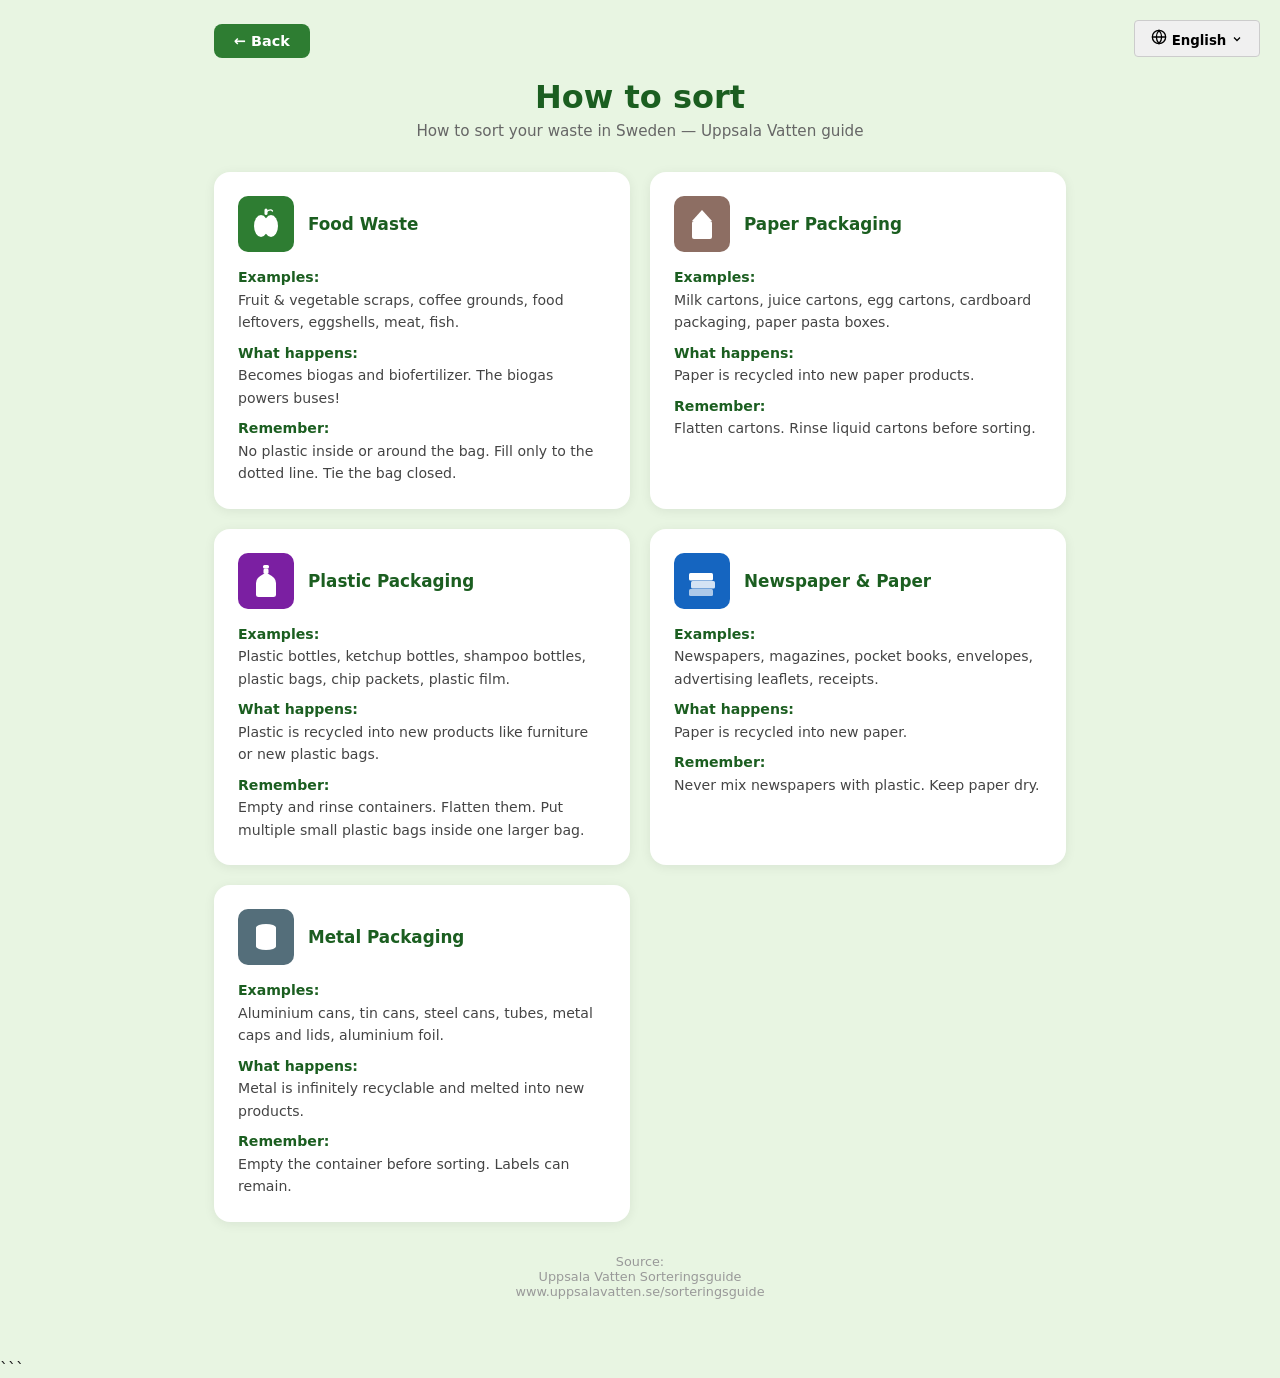
==== reference.html @ 8f107477 "Add files via upload" ====
<!DOCTYPE html>
<html lang="en">

<head>
  <meta charset="UTF-8">
  <meta name="viewport" content="width=device-width, initial-scale=1.0">
  <title>Recycling Reference – SortSmart</title>
  <link rel="stylesheet" href="css/style.css">
  
  <style>
    /* LANGUAGE TOGGLE STYLES */
    .lang-toggle-btn {
      position: absolute;
      top: 20px;
      right: 20px;
      padding: 8px 16px;
      background-color: #f0f0f0;
      border: 1px solid #ccc;
      border-radius: 4px;
      cursor: pointer;
      font-weight: bold;
      transition: background-color 0.2s;
    }
    
    .lang-toggle-btn:hover {
      background-color: #e0e0e0;
    }

    /* Default state (English visible, Swedish hidden) */
    .lang-sv { display: none; }
    .lang-en { display: initial; } /* 'initial' keeps inline text inline and block text block */

    /* Toggled state (Swedish visible, English hidden) */
    body.show-sv .lang-en { display: none; }
    body.show-sv .lang-sv { display: initial; }
  </style>
</head>

<body>

  <!-- <button class="lang-toggle-btn" id="langToggleBtn">🇸🇪 Byt till Svenska</button> -->

  <button class=" lang-toggle-btn" id="langToggleBtn" aria-label="Switch language">
          <svg width="16" height="16" viewBox="0 0 24 24" fill="none" stroke="currentColor" stroke-width="2">
            <circle cx="12" cy="12" r="10"/>
            <path d="M2 12h20M12 2a15.3 15.3 0 0 1 4 10 15.3 15.3 0 0 1-4 10 15.3 15.3 0 0 1-4-10 15.3 15.3 0 0 1 4-10z"/>
          </svg>
          English
          <svg width="12" height="12" viewBox="0 0 24 24" fill="none" stroke="currentColor" stroke-width="2.5">
            <polyline points="6 9 12 15 18 9"/>
          </svg>
        </button>

  <div class="ref-page-wrapper">

    <button class="ref-back-btn" onclick="window.location.href='index.html'">
      <span class="lang-en">← Back</span>
      <span class="lang-sv">← Tillbaka</span>
    </button>

    <h1 class="ref-title">
      <span class="lang-en">How to sort</span>
      <span class="lang-sv">Så här sorterar du</span>
    </h1>

    <p class="ref-sub">
      <span class="lang-en">How to sort your waste in Sweden — Uppsala Vatten guide</span>
      <span class="lang-sv">Så här sorterar du ditt avfall i Sverige — Uppsala Vattens guide</span>
    </p>

    <div class="ref-bin-cards">

      <div class="ref-bin-card">
        <div class="ref-bin-header">
          <div class="ref-bin-tile" style="background:#2e7d32">
            <svg viewBox="0 0 56 72" fill="white" xmlns="http://www.w3.org/2000/svg">
              <ellipse cx="18" cy="40" rx="14" ry="22" />
              <ellipse cx="38" cy="40" rx="14" ry="22" />
              <rect x="25" y="5" width="6" height="13" rx="3" />
              <path d="M28 12 Q37 5 41 10" stroke="white" stroke-width="2.5" fill="none" stroke-linecap="round" />
            </svg>
          </div>
          <div>
            <div class="ref-bin-name">
              <span class="lang-en">Food Waste</span>
              <span class="lang-sv">Matavfall</span>
            </div>
          </div>
        </div>

        <p>
          <strong>
            <span class="lang-en">Examples:</span>
            <span class="lang-sv">Exempel:</span>
          </strong><br>
          <span class="lang-en">Fruit & vegetable scraps, coffee grounds, food leftovers, eggshells, meat, fish.</span>
          <span class="lang-sv">Frukt- och grönsaksrester, kaffesump, matrester, äggskal, kött, fisk.</span>
        </p>

        <p>
          <strong>
            <span class="lang-en">What happens:</span>
            <span class="lang-sv">Vad händer:</span>
          </strong><br>
          <span class="lang-en">Becomes biogas and biofertilizer. The biogas powers buses!</span>
          <span class="lang-sv">Blir biogas och biogödsel. Biogasen driver bussar.</span>
        </p>

        <p>
          <strong>
            <span class="lang-en">Remember:</span>
            <span class="lang-sv">Kom ihåg:</span>
          </strong><br>
          <span class="lang-en">No plastic inside or around the bag. Fill only to the dotted line. Tie the bag closed.</span>
          <span class="lang-sv">Ingen plast i eller runt påsen. Fyll endast till den streckade linjen. Knyt påsen ordentligt.</span>
        </p>
      </div>

      <div class="ref-bin-card">
        <div class="ref-bin-header">
          <div class="ref-bin-tile" style="background:#8d6e63">
            <svg viewBox="0 0 56 72" fill="white" xmlns="http://www.w3.org/2000/svg">
              <polygon points="28,8 48,30 8,30" />
              <rect x="8" y="30" width="40" height="36" rx="4" />
            </svg>
          </div>
          <div>
            <div class="ref-bin-name">
              <span class="lang-en">Paper Packaging</span>
              <span class="lang-sv">Pappersförpackningar</span>
            </div>
          </div>
        </div>

        <p>
          <strong>
            <span class="lang-en">Examples:</span>
            <span class="lang-sv">Exempel:</span>
          </strong><br>
          <span class="lang-en">Milk cartons, juice cartons, egg cartons, cardboard packaging, paper pasta boxes.</span>
          <span class="lang-sv">Mjölkpaket, juiceförpackningar, äggkartonger, kartongförpackningar, pastakartonger.</span>
        </p>

        <p>
          <strong>
            <span class="lang-en">What happens:</span>
            <span class="lang-sv">Vad händer:</span>
          </strong><br>
          <span class="lang-en">Paper is recycled into new paper products.</span>
          <span class="lang-sv">Pappret återvinns till nya pappersprodukter.</span>
        </p>

        <p>
          <strong>
            <span class="lang-en">Remember:</span>
            <span class="lang-sv">Kom ihåg:</span>
          </strong><br>
          <span class="lang-en">Flatten cartons. Rinse liquid cartons before sorting.</span>
          <span class="lang-sv">Platta till förpackningarna. Skölj ur vätskekartonger innan sortering.</span>
        </p>
      </div>

      <div class="ref-bin-card">
        <div class="ref-bin-header">
          <div class="ref-bin-tile" style="background:#7b1fa2">
            <svg viewBox="0 0 56 72" fill="white" xmlns="http://www.w3.org/2000/svg">
              <rect x="22" y="4" width="12" height="7" rx="3" />
              <rect x="23" y="11" width="10" height="11" rx="3" />
              <path d="M23 22 Q8 29 8 40 L8 64 Q8 68 13 68 L43 68 Q48 68 48 64 L48 40 Q48 29 33 22 Z" />
            </svg>
          </div>
          <div>
            <div class="ref-bin-name">
              <span class="lang-en">Plastic Packaging</span>
              <span class="lang-sv">Plastförpackningar</span>
            </div>
          </div>
        </div>

        <p>
          <strong>
            <span class="lang-en">Examples:</span>
            <span class="lang-sv">Exempel:</span>
          </strong><br>
          <span class="lang-en">Plastic bottles, ketchup bottles, shampoo bottles, plastic bags, chip packets, plastic film.</span>
          <span class="lang-sv">Plastflaskor, ketchupflaskor, schampoflaskor, plastpåsar, chipspåsar, plastfilm.</span>
        </p>

        <p>
          <strong>
            <span class="lang-en">What happens:</span>
            <span class="lang-sv">Vad händer:</span>
          </strong><br>
          <span class="lang-en">Plastic is recycled into new products like furniture or new plastic bags.</span>
          <span class="lang-sv">Plasten återvinns till nya produkter som möbler eller nya plastpåsar.</span>
        </p>

        <p>
          <strong>
            <span class="lang-en">Remember:</span>
            <span class="lang-sv">Kom ihåg:</span>
          </strong><br>
          <span class="lang-en">Empty and rinse containers. Flatten them. Put multiple small plastic bags inside one larger bag.</span>
          <span class="lang-sv">Töm och skölj förpackningarna. Platta till dem. Lägg flera små plastpåsar i en större påse.</span>
        </p>
      </div>

      <div class="ref-bin-card">
        <div class="ref-bin-header">
          <div class="ref-bin-tile" style="background:#1565c0">
            <svg viewBox="0 0 60 72" fill="white" xmlns="http://www.w3.org/2000/svg">
              <rect x="4" y="52" width="48" height="14" rx="3" opacity="0.65" />
              <rect x="8" y="36" width="48" height="15" rx="3" opacity="0.82" />
              <rect x="4" y="20" width="48" height="15" rx="3" />
            </svg>
          </div>
          <div>
            <div class="ref-bin-name">
              <span class="lang-en">Newspaper & Paper</span>
              <span class="lang-sv">Tidningar & papper</span>
            </div>
          </div>
        </div>

        <p>
          <strong>
            <span class="lang-en">Examples:</span>
            <span class="lang-sv">Exempel:</span>
          </strong><br>
          <span class="lang-en">Newspapers, magazines, pocket books, envelopes, advertising leaflets, receipts.</span>
          <span class="lang-sv">Tidningar, tidskrifter, pocketböcker, kuvert, reklamblad, kvitton.</span>
        </p>

        <p>
          <strong>
            <span class="lang-en">What happens:</span>
            <span class="lang-sv">Vad händer:</span>
          </strong><br>
          <span class="lang-en">Paper is recycled into new paper.</span>
          <span class="lang-sv">Pappret återvinns till nytt papper.</span>
        </p>

        <p>
          <strong>
            <span class="lang-en">Remember:</span>
            <span class="lang-sv">Kom ihåg:</span>
          </strong><br>
          <span class="lang-en">Never mix newspapers with plastic. Keep paper dry.</span>
          <span class="lang-sv">Blanda aldrig tidningar med plast. Håll pappret torrt.</span>
        </p>
      </div>

      <div class="ref-bin-card">
        <div class="ref-bin-header">
          <div class="ref-bin-tile" style="background:#546e7a">
            <svg viewBox="0 0 56 72" fill="white" xmlns="http://www.w3.org/2000/svg">
              <ellipse cx="28" cy="17" rx="20" ry="7" />
              <rect x="8" y="17" width="40" height="38" />
              <ellipse cx="28" cy="55" rx="20" ry="7" />
            </svg>
          </div>
          <div>
            <div class="ref-bin-name">
              <span class="lang-en">Metal Packaging</span>
              <span class="lang-sv">Metallförpackningar</span>
            </div>
          </div>
        </div>

        <p>
          <strong>
            <span class="lang-en">Examples:</span>
            <span class="lang-sv">Exempel:</span>
          </strong><br>
          <span class="lang-en">Aluminium cans, tin cans, steel cans, tubes, metal caps and lids, aluminium foil.</span>
          <span class="lang-sv">Aluminiumburkar, konservburkar, stålburkar, tuber, metallock, aluminiumfolie.</span>
        </p>

        <p>
          <strong>
            <span class="lang-en">What happens:</span>
            <span class="lang-sv">Vad händer:</span>
          </strong><br>
          <span class="lang-en">Metal is infinitely recyclable and melted into new products.</span>
          <span class="lang-sv">Metall kan återvinnas hur många gånger som helst och smälts om till nya produkter.</span>
        </p>

        <p>
          <strong>
            <span class="lang-en">Remember:</span>
            <span class="lang-sv">Kom ihåg:</span>
          </strong><br>
          <span class="lang-en">Empty the container before sorting. Labels can remain.</span>
          <span class="lang-sv">Töm förpackningen innan sortering. Etiketter får sitta kvar.</span>
        </p>
      </div>

    </div>

    <p class="ref-source">
      <span class="lang-en">Source:</span>
      <span class="lang-sv">Källa:</span><br>
      Uppsala Vatten Sorteringsguide<br>
      www.uppsalavatten.se/sorteringsguide
    </p>

  </div>

  <script>
    const langBtn = document.getElementById('langToggleBtn');
    let currentLang = 'en';

    langBtn.addEventListener('click', () => {
      if (currentLang === 'en') {
        document.body.classList.add('show-sv');
        langBtn.textContent = 'Svenska';
        currentLang = 'sv';
      } else {
        document.body.classList.remove('show-sv');
        langBtn.textContent = 'English';
        currentLang = 'en';
      }
    });
  </script>

</body>

</html>

```
---- css/style.css ----
/* ── RESET & BASE ───────────────────────────────────────────────────────── */
*, *::before, *::after {
  margin: 0;
  padding: 0;
  box-sizing: border-box;
}

body {
  font-family: 'Segoe UI', system-ui, -apple-system, sans-serif;
  background: #e8f5e2;
  min-height: 100vh;
  color: #1a1a1a;
}

button {
  font-family: inherit;
  cursor: pointer;
}

/* ── SITE HEADER ────────────────────────────────────────────────────────── */
.site-header {
  display: flex;
  justify-content: space-between;
  align-items: center;
  padding: 18px 32px;
}

.logo {
  font-size: 2rem;
  font-weight: 800;
  color: #1b5e20;
  letter-spacing: -1px;
}

.lang-pill {
  display: flex;
  align-items: center;
  gap: 6px;
  border: 1.5px solid #bbb;
  border-radius: 8px;
  padding: 7px 14px;
  font-size: 0.9rem;
  font-weight: 500;
  color: #333;
  background: white;
  cursor: pointer;
  transition: background 0.15s, border-color 0.15s;
}

.lang-pill:hover  { background: #f5f5f5; border-color: #999; }
.lang-pill:active { background: #ebebeb; }

/* ── SCREENS ────────────────────────────────────────────────────────────── */
.screen {
  max-width: 820px;
  margin: 0 auto;
  padding: 0 24px 60px;
}

/* ── START SCREEN ───────────────────────────────────────────────────────── */
.start-screen {
  display: flex;
  flex-direction: column;
  align-items: center;
  text-align: center;
  padding-top: 10px;
}

/* Bins illustration */
.bins-illustration {
    display: block;
    width: 100%;
    height: auto;
    filter: drop-shadow(0 12px 18px rgba(0, 0, 0, 0.12));
}
.illus-oval {
    display: flex;
    align-items: center;
    justify-content: center;
    width: 100%;
    max-width: 640px;
    padding: 8px 10px 0;
    margin-bottom: 28px;
}
/* .illus-oval {
  display: flex;
  align-items: flex-end;
  justify-content: center;
  gap: 10px;
  background: rgba(120, 200, 120, 0.18);
  border-radius: 50%;
  padding: 36px 56px 24px;
  margin-bottom: 28px;
  flex-wrap: wrap;
} */

.illus-bin {
  display: flex;
  flex-direction: column;
  align-items: center;
}

.illus-lid {
  width: 68px;
  height: 11px;
  border-radius: 4px 4px 0 0;
  position: relative;
  opacity: 0.95;
}

.illus-lid::after {
  content: '';
  position: absolute;
  top: 3px;
  left: 50%;
  transform: translateX(-50%);
  width: 22px;
  height: 5px;
  background: rgba(0, 0, 0, 0.28);
  border-radius: 3px;
}

.illus-body {
  width: 60px;
  height: 80px;
  border-radius: 0 0 8px 8px;
  display: flex;
  align-items: center;
  justify-content: center;
  overflow: hidden;
}

.illus-body svg {
  width: 32px;
  height: 42px;
}

/* Start text */
.start-title {
  font-size: 2.4rem;
  font-weight: 800;
  color: #1b5e20;
  margin-bottom: 10px;
}

.start-subtitle {
  font-size: 1.05rem;
  color: #4a4a4a;
  margin-bottom: 32px;
}

/* Shared button styles */
.start-btn {
  display: inline-flex;
  align-items: center;
  gap: 9px;
  background: #2e7d32;
  color: white;
  border: none;
  padding: 15px 38px;
  border-radius: 50px;
  font-size: 1.05rem;
  font-weight: 600;
  transition: background 0.15s, transform 0.1s;
  box-shadow: 0 3px 10px rgba(46, 125, 50, 0.35);
}

.start-btn:hover  { background: #1b5e20; }
.start-btn:active { transform: scale(0.97); }

/* ── GAME SCREEN ────────────────────────────────────────────────────────── */
.game-screen {
  padding-top: 0;
}

/* Nav bar */
.game-nav {
  display: flex;
  align-items: center;
  gap: 14px;
  margin-bottom: 20px;
  flex-wrap: wrap;
}

.home-btn {
  background: #2e7d32;
  color: white;
  border: none;
  padding: 9px 20px;
  border-radius: 8px;
  font-size: 0.9rem;
  font-weight: 600;
  flex-shrink: 0;
  transition: background 0.15s;
}

.home-btn:hover { background: #1b5e20; }

.progress-wrap {
  flex: 1;
  min-width: 120px;
}

.q-label {
  font-size: 0.88rem;
  font-weight: 600;
  color: #333;
  margin-bottom: 5px;
  display: flex;
  align-items: center;
  gap: 6px;
}

.status-icon { font-size: 1rem; }

.progress-track {
  background: #ccc;
  border-radius: 6px;
  height: 10px;
  overflow: hidden;
}

.progress-fill {
  background: #2e7d32;
  height: 100%;
  border-radius: 6px;
  transition: width 0.4s ease;
}

.score-display {
  font-size: 0.95rem;
  font-weight: 500;
  color: #333;
  flex-shrink: 0;
}

.score-display strong {
  color: #1b5e20;
  font-size: 1.1rem;
}

/* Question card */
.question-card {
  background: white;
  border-radius: 16px;
  padding: 28px 24px 24px;
  text-align: center;
  margin-bottom: 22px;
  box-shadow: 0 2px 14px rgba(0, 0, 0, 0.06);
  position: relative;
}

.question-text {
  font-size: 1.25rem;
  color: #333;
  margin-bottom: 24px;
}

.item-emoji {
  display: block;
  width: 125px;
  height: 135px;
  object-fit: contain;
  margin: 0 auto 16px;
  /* filter: drop-shadow(0 4px 8px rgba(0, 0, 0, 0.1)); */
}

.item-pill {
  display: inline-block;
  background: #e8f5e9;
  border: 1.5px solid #c8e6c9;
  padding: 8px 26px;
  border-radius: 50px;
  font-size: 1rem;
  font-weight: 500;
  color: #2e7d32;
}

.game-footer {
  display: flex;
  justify-content: flex-end;
  margin-top: 16px;
}

.next-btn {
  background: #2e7d32;
  color: white;
  border: none;
  padding: 12px 30px;
  border-radius: 10px;
  font-size: 1rem;
  font-weight: 600;
  transition: background 0.15s;
  box-shadow: 0 2px 8px rgba(46, 125, 50, 0.3);
}

.next-btn:hover { background: #1b5e20; }
.next-btn:active { transform: scale(0.97); }

/* Bins grid */
.bins-grid {
  display: flex;
  justify-content: center;
  gap: 14px;
  flex-wrap: wrap;
  margin-bottom: 18px;
}

.bin-tile {
  width: 106px;
  height: 106px;
  border-radius: 12px;
  display: flex;
  flex-direction: column;
  align-items: center;
  justify-content: center;
  gap: 5px;
  position: relative;
  border: none;
  outline: none;
  transition: transform 0.15s, box-shadow 0.15s;
  cursor: pointer;
}

.bin-tile:hover:not([disabled]) {
  transform: translateY(-4px);
  box-shadow: 0 10px 24px rgba(0, 0, 0, 0.2);
}

.bin-tile:active:not([disabled]) {
  transform: translateY(-1px);
}

.bin-tile[disabled] {
  cursor: default;
}

.tile-icon {
  display: flex;
  align-items: center;
  justify-content: center;
}

.tile-icon svg {
  width: 48px;
  height: 54px;
}

.tile-label {
  font-size: 0.72rem;
  font-weight: 700;
  color: rgba(255, 255, 255, 0.92);
  letter-spacing: 0.01em;
  text-align: center;
  line-height: 1.2;
}

/* Tile result badges */
.tile-badge {
  position: absolute;
  top: -10px;
  right: -10px;
  font-size: 1.5rem;
  line-height: 1;
  filter: drop-shadow(0 2px 4px rgba(0,0,0,0.2));
}

/* Feedback bar */
.feedback-bar {
  padding: 12px 20px;
  border-radius: 10px;
  font-size: 0.93rem;
  font-weight: 500;
  line-height: 1.5;
  animation: slideUp 0.25s ease;
}

.fb-correct {
  background: #d4edda;
  border-left: 5px solid #28a745;
  color: #155724;
}

.fb-wrong {
  background: #f8d7da;
  border-left: 5px solid #dc3545;
  color: #721c24;
}

@keyframes slideUp {
  from { opacity: 0; transform: translateY(8px); }
  to   { opacity: 1; transform: translateY(0); }
}

/* ── RESULT SCREEN ──────────────────────────────────────────────────────── */
.result-screen {
  display: flex;
  flex-direction: column;
  align-items: center;
  text-align: center;
  padding-top: 20px;
}

.result-card {
  background: white;
  border-radius: 20px;
  padding: 40px 32px;
  width: 100%;
  max-width: 460px;
  box-shadow: 0 4px 20px rgba(0, 0, 0, 0.08);
  margin-bottom: 24px;
}

.result-medal {
  font-size: 4.5rem;
  margin-bottom: 10px;
  animation: popIn 0.4s ease;
}

@keyframes popIn {
  from { transform: scale(0.5); opacity: 0; }
  to   { transform: scale(1);   opacity: 1; }
}

.result-title {
  font-size: 1.5rem;
  font-weight: 700;
  color: #1b5e20;
  margin-bottom: 8px;
}

.result-score {
  font-size: 4rem;
  font-weight: 800;
  color: #e65100;
  line-height: 1;
  margin: 12px 0 14px;
}

.result-score span {
  font-size: 2rem;
  color: #888;
}

.score-pips {
  display: flex;
  justify-content: center;
  gap: 8px;
  margin-bottom: 16px;
}

.score-pip {
  width: 16px;
  height: 16px;
  border-radius: 50%;
}

.pip-filled { background: #2e7d32; }
.pip-empty  { background: #ddd; }

.result-msg {
  font-size: 0.98rem;
  color: #555;
  line-height: 1.5;
}

.result-actions {
  display: flex;
  flex-direction: column;
  align-items: center;
  gap: 12px;
}

.ghost-btn {
  background: transparent;
  border: 1.5px solid #999;
  color: #444;
  padding: 11px 30px;
  border-radius: 50px;
  font-size: 0.95rem;
  font-weight: 500;
  transition: background 0.15s;
}

.ghost-btn:hover { background: rgba(0,0,0,0.05); }

/* ── REFERENCE FAB ──────────────────────────────────────────────────────── */
.ref-fab {
  position: fixed;
  bottom: 20px;
  left: 20px;
  background: white;
  border: 1.5px solid #ddd;
  border-radius: 12px;
  padding: 10px 14px;
  display: flex;
  flex-direction: column;
  align-items: center;
  gap: 4px;
  text-decoration: none;
  color: #333;
  font-size: 0.78rem;
  font-weight: 600;
  box-shadow: 0 2px 10px rgba(0,0,0,0.1);
  transition: box-shadow 0.15s, transform 0.1s;
}

.ref-fab:hover {
  box-shadow: 0 4px 18px rgba(0,0,0,0.15);
  transform: translateY(-2px);
}

/* ── REFERENCE PAGE ─────────────────────────────────────────────────────── */
.ref-page-wrapper {
  max-width: 900px;
  margin: 0 auto;
  padding: 24px 24px 60px;
}

.ref-back-btn {
  background: #2e7d32;
  color: white;
  border: none;
  padding: 9px 20px;
  border-radius: 8px;
  font-size: 0.9rem;
  font-weight: 600;
  margin-bottom: 20px;
  display: inline-flex;
  align-items: center;
  gap: 6px;
  transition: background 0.15s;
}

.ref-back-btn:hover { background: #1b5e20; }

.ref-title {
  font-size: 2rem;
  font-weight: 800;
  color: #1b5e20;
  text-align: center;
  margin-bottom: 6px;
}

.ref-sub {
  text-align: center;
  color: #666;
  font-size: 0.95rem;
  margin-bottom: 32px;
}

.ref-bin-cards {
  display: grid;
  grid-template-columns: repeat(auto-fill, minmax(280px, 1fr));
  gap: 20px;
}

.ref-bin-card {
  background: white;
  border-radius: 16px;
  padding: 24px;
  box-shadow: 0 2px 12px rgba(0,0,0,0.07);
}

.ref-bin-header {
  display: flex;
  align-items: center;
  gap: 14px;
  margin-bottom: 14px;
}

.ref-bin-tile {
  width: 56px;
  height: 56px;
  border-radius: 10px;
  display: flex;
  align-items: center;
  justify-content: center;
  flex-shrink: 0;
}

.ref-bin-tile svg {
  width: 32px;
  height: 36px;
}

.ref-bin-name {
  font-size: 1.05rem;
  font-weight: 700;
  color: #1b5e20;
}

.ref-bin-swedish {
  font-size: 0.8rem;
  color: #777;
  font-style: italic;
}

.ref-bin-card p {
  font-size: 0.88rem;
  color: #444;
  line-height: 1.6;
  margin-bottom: 8px;
}

.ref-bin-card p:last-child { margin-bottom: 0; }

.ref-bin-card strong {
  color: #1b5e20;
  font-weight: 600;
}

.ref-source {
  text-align: center;
  color: #999;
  font-size: 0.8rem;
  margin-top: 32px;
}

/* ── RESPONSIVE ─────────────────────────────────────────────────────────── */
@media (max-width: 560px) {
  .site-header { padding: 14px 18px; }
  .logo { font-size: 1.5rem; }

  .illus-oval { padding: 28px 28px 18px; gap: 7px; }
  .illus-lid  { width: 52px; }
  .illus-body { width: 46px; height: 64px; }
  .illus-body svg { width: 24px; height: 32px; }

  .start-title { font-size: 1.8rem; }

  .bin-tile { width: 88px; height: 88px; }
  .tile-icon svg { width: 38px; height: 44px; }
  .tile-label { font-size: 0.66rem; }

  .item-emoji { width: 72px; height: 72px; }

  .question-card { padding: 20px 16px; }
  .question-text { font-size: 1.05rem; margin-bottom: 16px; }

  .game-nav { gap: 8px; }
  .score-display { font-size: 0.85rem; }
}
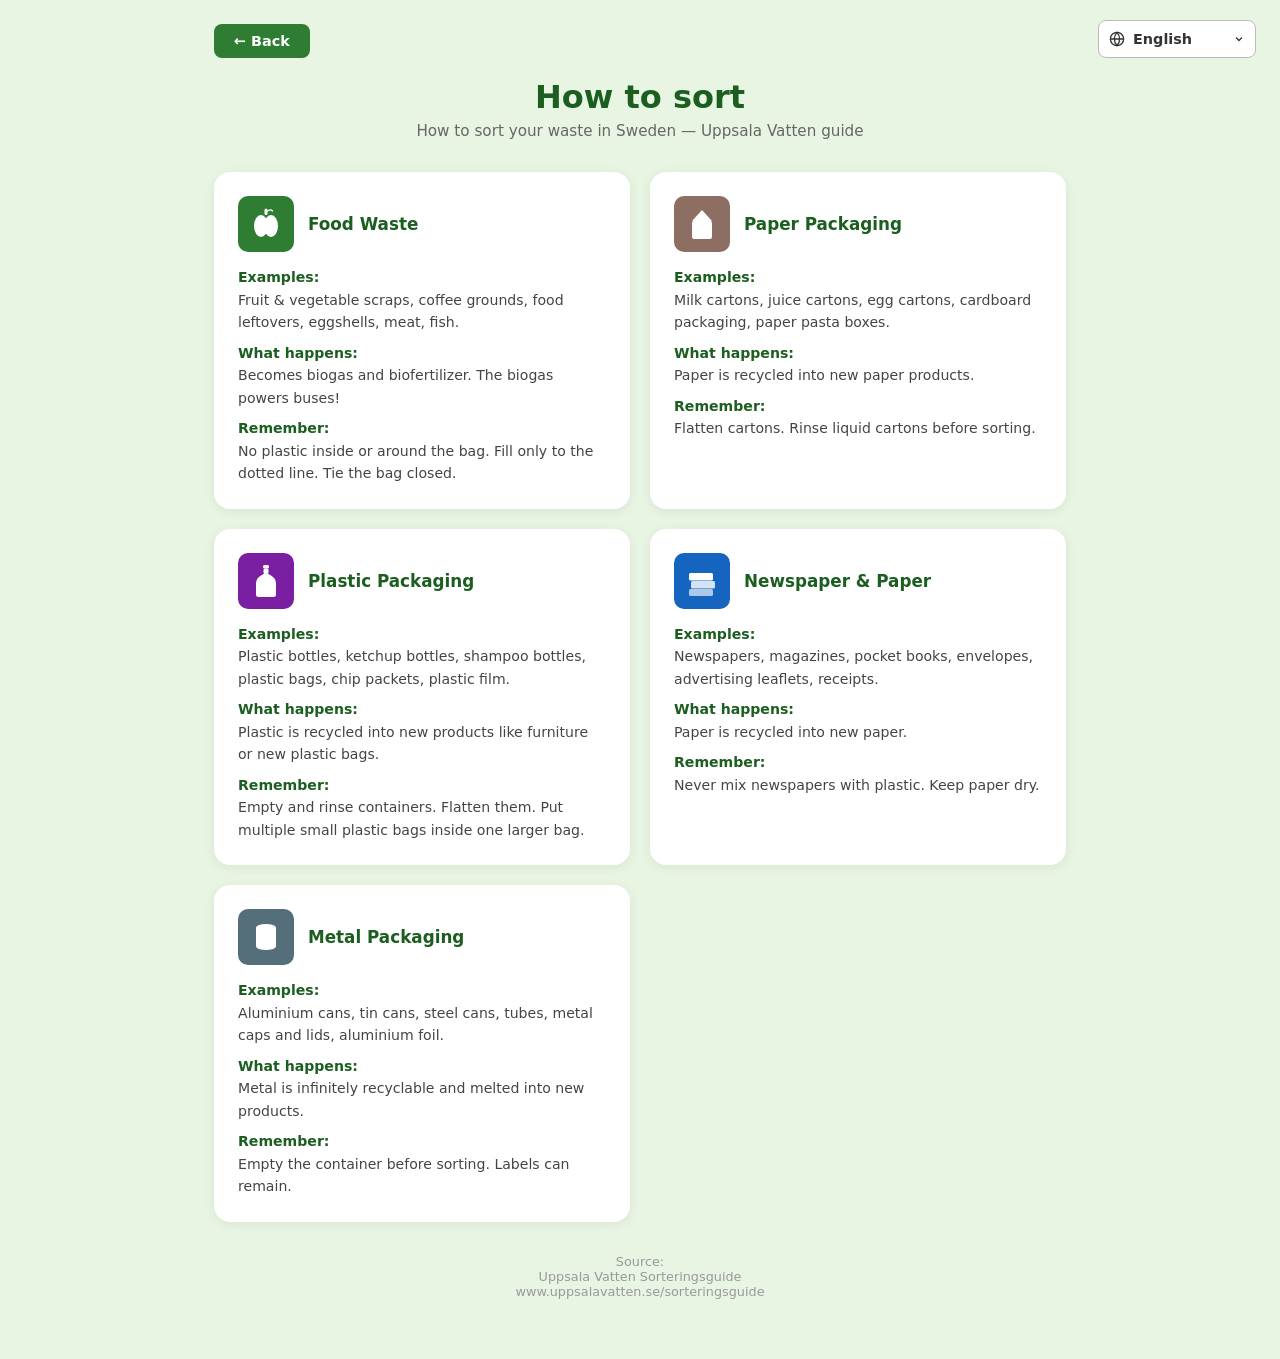
==== commit 243b9412: "Fix dropdown" ====
--- a/reference.html
+++ b/reference.html
@@ -7,50 +7,25 @@
   <meta name="viewport" content="width=device-width, initial-scale=1.0">
   <title>Recycling Reference – SortSmart</title>
   <link rel="stylesheet" href="css/style.css">
-  
-  <style>
-    /* LANGUAGE TOGGLE STYLES */
-    .lang-toggle-btn {
-      position: absolute;
-      top: 20px;
-      right: 20px;
-      padding: 8px 16px;
-      background-color: #f0f0f0;
-      border: 1px solid #ccc;
-      border-radius: 4px;
-      cursor: pointer;
-      font-weight: bold;
-      transition: background-color 0.2s;
-    }
-    
-    .lang-toggle-btn:hover {
-      background-color: #e0e0e0;
-    }
-
-    /* Default state (English visible, Swedish hidden) */
-    .lang-sv { display: none; }
-    .lang-en { display: initial; } /* 'initial' keeps inline text inline and block text block */
-
-    /* Toggled state (Swedish visible, English hidden) */
-    body.show-sv .lang-en { display: none; }
-    body.show-sv .lang-sv { display: initial; }
-  </style>
 </head>
 
 <body>
 
-  <!-- <button class="lang-toggle-btn" id="langToggleBtn">🇸🇪 Byt till Svenska</button> -->
-
-  <button class=" lang-toggle-btn" id="langToggleBtn" aria-label="Switch language">
-          <svg width="16" height="16" viewBox="0 0 24 24" fill="none" stroke="currentColor" stroke-width="2">
-            <circle cx="12" cy="12" r="10"/>
-            <path d="M2 12h20M12 2a15.3 15.3 0 0 1 4 10 15.3 15.3 0 0 1-4 10 15.3 15.3 0 0 1-4-10 15.3 15.3 0 0 1 4-10z"/>
-          </svg>
-          English
-          <svg width="12" height="12" viewBox="0 0 24 24" fill="none" stroke="currentColor" stroke-width="2.5">
-            <polyline points="6 9 12 15 18 9"/>
-          </svg>
-        </button>
+  <div class="ref-lang-control">
+    <div class="lang-select-wrap">
+      <svg width="16" height="16" viewBox="0 0 24 24" fill="none" stroke="currentColor" stroke-width="2">
+        <circle cx="12" cy="12" r="10"/>
+        <path d="M2 12h20M12 2a15.3 15.3 0 0 1 4 10 15.3 15.3 0 0 1-4 10 15.3 15.3 0 0 1-4-10 15.3 15.3 0 0 1 4-10z"/>
+      </svg>
+      <select class="lang-select" id="langSelect" aria-label="Select language">
+        <option value="en">English</option>
+        <option value="sv">Swedish</option>
+      </select>
+      <svg width="12" height="12" viewBox="0 0 24 24" fill="none" stroke="currentColor" stroke-width="2.5">
+        <polyline points="6 9 12 15 18 9"/>
+      </svg>
+    </div>
+  </div>
 
   <div class="ref-page-wrapper">
 
@@ -308,18 +283,42 @@
   </div>
 
   <script>
-    const langBtn = document.getElementById('langToggleBtn');
-    let currentLang = 'en';
-
-    langBtn.addEventListener('click', () => {
-      if (currentLang === 'en') {
-        document.body.classList.add('show-sv');
-        langBtn.textContent = 'Svenska';
-        currentLang = 'sv';
-      } else {
-        document.body.classList.remove('show-sv');
-        langBtn.textContent = 'English';
-        currentLang = 'en';
+    const LANG_STORAGE_KEY = 'sortsmart-lang';
+    const SUPPORTED_LANGS = ['en', 'sv'];
+    const langSelect = document.getElementById('langSelect');
+
+    function readStoredLang() {
+      try {
+        const storedLang = window.localStorage.getItem(LANG_STORAGE_KEY);
+        return SUPPORTED_LANGS.includes(storedLang) ? storedLang : 'en';
+      } catch {
+        return 'en';
+      }
+    }
+
+    function setLang(nextLang) {
+      if (!SUPPORTED_LANGS.includes(nextLang)) return;
+      document.body.classList.toggle('show-sv', nextLang === 'sv');
+      document.documentElement.lang = nextLang;
+      langSelect.value = nextLang;
+      try {
+        window.localStorage.setItem(LANG_STORAGE_KEY, nextLang);
+      } catch {
+        // Ignore storage failures; the page still updates for this session.
+      }
+    }
+
+    setLang(readStoredLang());
+    langSelect.addEventListener('change', (event) => setLang(event.target.value));
+
+    document.addEventListener('keydown', (event) => {
+      if (event.key === 'Escape') {
+        event.preventDefault();
+        window.location.href = 'index.html';
+      } else if (event.key === 'l' || event.key === 'L') {
+        if (['INPUT', 'TEXTAREA', 'SELECT'].includes(document.activeElement.tagName)) return;
+        event.preventDefault();
+        setLang(langSelect.value === 'en' ? 'sv' : 'en');
       }
     });
   </script>
@@ -327,5 +326,3 @@
 </body>
 
 </html>
-
-```
--- a/css/style.css
+++ b/css/style.css
@@ -12,8 +12,12 @@
   color: #1a1a1a;
 }
 
+button,
+select {
+  font-family: inherit;
+}
+
 button {
-  font-family: inherit;
   cursor: pointer;
 }
 
@@ -32,23 +36,48 @@
   letter-spacing: -1px;
 }
 
-.lang-pill {
-  display: flex;
-  align-items: center;
-  gap: 6px;
+.lang-select-wrap {
+  position: relative;
+  display: inline-flex;
+  align-items: center;
+  gap: 8px;
   border: 1.5px solid #bbb;
   border-radius: 8px;
-  padding: 7px 14px;
-  font-size: 0.9rem;
-  font-weight: 500;
+  min-height: 38px;
+  padding: 0 10px;
   color: #333;
   background: white;
+  transition: background 0.15s, border-color 0.15s;
+}
+
+.lang-select-wrap:hover {
+  background: #f5f5f5;
+  border-color: #999;
+}
+
+.lang-select-wrap > svg {
+  flex-shrink: 0;
+  pointer-events: none;
+}
+
+.lang-select-wrap > svg:last-child {
+  position: absolute;
+  right: 10px;
+}
+
+.lang-select {
+  appearance: none;
+  -webkit-appearance: none;
+  border: 0;
+  outline: 0;
+  background: transparent;
+  color: inherit;
   cursor: pointer;
-  transition: background 0.15s, border-color 0.15s;
-}
-
-.lang-pill:hover  { background: #f5f5f5; border-color: #999; }
-.lang-pill:active { background: #ebebeb; }
+  font-size: 0.9rem;
+  font-weight: 600;
+  min-width: 112px;
+  padding: 8px 22px 8px 0;
+}
 
 /* ── SCREENS ────────────────────────────────────────────────────────────── */
 .screen {
@@ -511,6 +540,18 @@
 }
 
 /* ── REFERENCE PAGE ─────────────────────────────────────────────────────── */
+.lang-sv { display: none; }
+.lang-en { display: initial; }
+body.show-sv .lang-en { display: none; }
+body.show-sv .lang-sv { display: initial; }
+
+.ref-lang-control {
+  position: absolute;
+  top: 20px;
+  right: 24px;
+  z-index: 2;
+}
+
 .ref-page-wrapper {
   max-width: 900px;
   margin: 0 auto;
@@ -621,6 +662,7 @@
 @media (max-width: 560px) {
   .site-header { padding: 14px 18px; }
   .logo { font-size: 1.5rem; }
+  .lang-select { min-width: 96px; }
 
   .illus-oval { padding: 28px 28px 18px; gap: 7px; }
   .illus-lid  { width: 52px; }
@@ -640,4 +682,103 @@
 
   .game-nav { gap: 8px; }
   .score-display { font-size: 0.85rem; }
-}
+
+  .ref-lang-control {
+    position: static;
+    display: flex;
+    justify-content: flex-end;
+    padding: 14px 18px 0;
+  }
+
+  .ref-page-wrapper {
+    padding-top: 12px;
+  }
+}
+
+/* ── KEYBOARD ONLY CONTROLS STYLES ───────────────────────────────────────── */
+.bin-keycap {
+  position: absolute;
+  top: 8px;
+  left: 8px;
+  width: 22px;
+  height: 22px;
+  background: #ffffff;
+  border: 1px solid #d5d5d5;
+  border-bottom: 3px solid #b0b0b0;
+  border-radius: 5px;
+  color: #2b2b2b;
+  font-size: 0.72rem;
+  font-weight: 800;
+  display: flex;
+  align-items: center;
+  justify-content: center;
+  box-shadow: 0 1.5px 3px rgba(0, 0, 0, 0.2);
+  font-family: -apple-system, BlinkMacSystemFont, "Segoe UI", Roboto, monospace;
+}
+
+.kb-hint-footer {
+  margin-top: 32px;
+  text-align: center;
+  font-size: 0.85rem;
+  color: #2e7d32;
+  font-weight: 600;
+  opacity: 0.85;
+}
+
+.kb-hint-footer kbd {
+  background-color: #ffffff;
+  border: 1.5px solid #d3d3d3;
+  border-bottom: 3px solid #b5b5b5;
+  border-radius: 4px;
+  box-shadow: 0 1px 0 rgba(0, 0, 0, 0.15), 0 0 0 1.5px #fff inset;
+  color: #333;
+  display: inline-block;
+  font-family: inherit;
+  font-size: 0.75rem;
+  font-weight: 700;
+  line-height: 1.3;
+  margin: 0 3px;
+  padding: 2px 6px;
+  text-shadow: 0 1px 0 #fff;
+  white-space: nowrap;
+}
+
+/* Accessibility: Focus visible outlines */
+.bin-tile:focus-visible,
+.start-btn:focus-visible,
+.next-btn:focus-visible,
+.home-btn:focus-visible,
+.lang-select-wrap:focus-within,
+.ghost-btn:focus-visible,
+.ref-fab:focus-visible,
+.ref-back-btn:focus-visible {
+  outline: 3px solid #1b5e20;
+  outline-offset: 3px;
+}
+
+.bin-tile:focus-visible {
+  outline-color: #ffffff;
+  outline-offset: -3px;
+  transform: translateY(-2px);
+  box-shadow: 0 4px 12px rgba(0, 0, 0, 0.2);
+}
+
+@media (max-width: 560px) {
+  .bin-keycap {
+    width: 16px;
+    height: 16px;
+    font-size: 0.6rem;
+    top: 5px;
+    left: 5px;
+    border-bottom-width: 2px;
+    border-radius: 3px;
+  }
+  .kb-hint-footer {
+    margin-top: 24px;
+    font-size: 0.78rem;
+  }
+  .kb-hint-footer kbd {
+    font-size: 0.68rem;
+    padding: 1px 4px;
+  }
+}
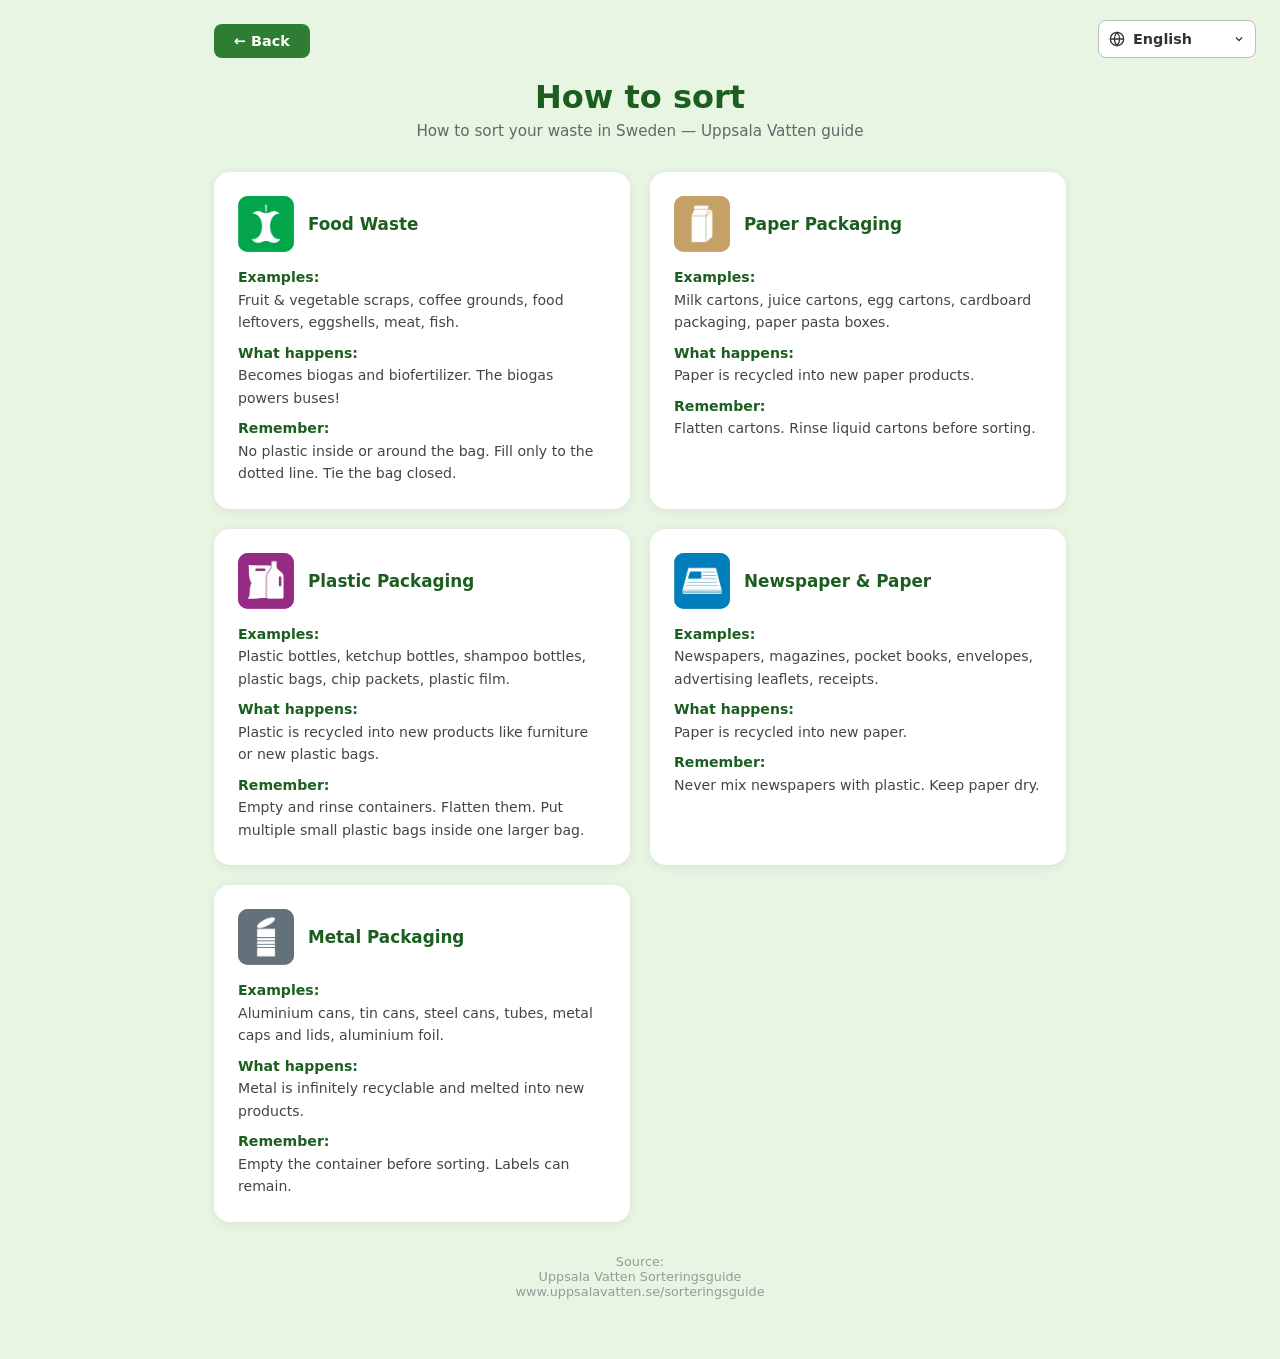
==== commit b2a70b73: "Fix images" ====
--- a/reference.html
+++ b/reference.html
@@ -48,13 +48,8 @@
 
       <div class="ref-bin-card">
         <div class="ref-bin-header">
-          <div class="ref-bin-tile" style="background:#2e7d32">
-            <svg viewBox="0 0 56 72" fill="white" xmlns="http://www.w3.org/2000/svg">
-              <ellipse cx="18" cy="40" rx="14" ry="22" />
-              <ellipse cx="38" cy="40" rx="14" ry="22" />
-              <rect x="25" y="5" width="6" height="13" rx="3" />
-              <path d="M28 12 Q37 5 41 10" stroke="white" stroke-width="2.5" fill="none" stroke-linecap="round" />
-            </svg>
+          <div class="ref-bin-tile" style="background:#04a94f">
+            <img class="ref-bin-icon" src="assets/01_matavfall.png" alt="" aria-hidden="true">
           </div>
           <div>
             <div class="ref-bin-name">
@@ -94,11 +89,8 @@
 
       <div class="ref-bin-card">
         <div class="ref-bin-header">
-          <div class="ref-bin-tile" style="background:#8d6e63">
-            <svg viewBox="0 0 56 72" fill="white" xmlns="http://www.w3.org/2000/svg">
-              <polygon points="28,8 48,30 8,30" />
-              <rect x="8" y="30" width="40" height="36" rx="4" />
-            </svg>
+          <div class="ref-bin-tile" style="background:#c7a465">
+            <img class="ref-bin-icon" src="assets/04_pappersforpackningar.png" alt="" aria-hidden="true">
           </div>
           <div>
             <div class="ref-bin-name">
@@ -138,12 +130,8 @@
 
       <div class="ref-bin-card">
         <div class="ref-bin-header">
-          <div class="ref-bin-tile" style="background:#7b1fa2">
-            <svg viewBox="0 0 56 72" fill="white" xmlns="http://www.w3.org/2000/svg">
-              <rect x="22" y="4" width="12" height="7" rx="3" />
-              <rect x="23" y="11" width="10" height="11" rx="3" />
-              <path d="M23 22 Q8 29 8 40 L8 64 Q8 68 13 68 L43 68 Q48 68 48 64 L48 40 Q48 29 33 22 Z" />
-            </svg>
+          <div class="ref-bin-tile" style="background:#9b2b91">
+            <img class="ref-bin-icon" src="assets/03_plastforpackningar.png" alt="" aria-hidden="true">
           </div>
           <div>
             <div class="ref-bin-name">
@@ -183,12 +171,8 @@
 
       <div class="ref-bin-card">
         <div class="ref-bin-header">
-          <div class="ref-bin-tile" style="background:#1565c0">
-            <svg viewBox="0 0 60 72" fill="white" xmlns="http://www.w3.org/2000/svg">
-              <rect x="4" y="52" width="48" height="14" rx="3" opacity="0.65" />
-              <rect x="8" y="36" width="48" height="15" rx="3" opacity="0.82" />
-              <rect x="4" y="20" width="48" height="15" rx="3" />
-            </svg>
+          <div class="ref-bin-tile" style="background:#0788bd">
+            <img class="ref-bin-icon" src="assets/05_tidningar_och_papper.png" alt="" aria-hidden="true">
           </div>
           <div>
             <div class="ref-bin-name">
@@ -228,12 +212,8 @@
 
       <div class="ref-bin-card">
         <div class="ref-bin-header">
-          <div class="ref-bin-tile" style="background:#546e7a">
-            <svg viewBox="0 0 56 72" fill="white" xmlns="http://www.w3.org/2000/svg">
-              <ellipse cx="28" cy="17" rx="20" ry="7" />
-              <rect x="8" y="17" width="40" height="38" />
-              <ellipse cx="28" cy="55" rx="20" ry="7" />
-            </svg>
+          <div class="ref-bin-tile" style="background:#66777e">
+            <img class="ref-bin-icon" src="assets/08_metallforpackningar.png" alt="" aria-hidden="true">
           </div>
           <div>
             <div class="ref-bin-name">
--- a/css/style.css
+++ b/css/style.css
@@ -368,11 +368,17 @@
   display: flex;
   align-items: center;
   justify-content: center;
-}
-
-.tile-icon svg {
   width: 48px;
-  height: 54px;
+  height: 48px;
+  border-radius: 6px;
+  overflow: hidden;
+}
+
+.tile-icon-img {
+  display: block;
+  width: 100%;
+  height: 100%;
+  object-fit: cover;
 }
 
 .tile-label {
@@ -620,9 +626,12 @@
   flex-shrink: 0;
 }
 
-.ref-bin-tile svg {
-  width: 32px;
-  height: 36px;
+.ref-bin-icon {
+  display: block;
+  width: 100%;
+  height: 100%;
+  object-fit: cover;
+  border-radius: inherit;
 }
 
 .ref-bin-name {
@@ -672,7 +681,7 @@
   .start-title { font-size: 1.8rem; }
 
   .bin-tile { width: 88px; height: 88px; }
-  .tile-icon svg { width: 38px; height: 44px; }
+  .tile-icon { width: 38px; height: 38px; border-radius: 5px; }
   .tile-label { font-size: 0.66rem; }
 
   .item-emoji { width: 72px; height: 72px; }
